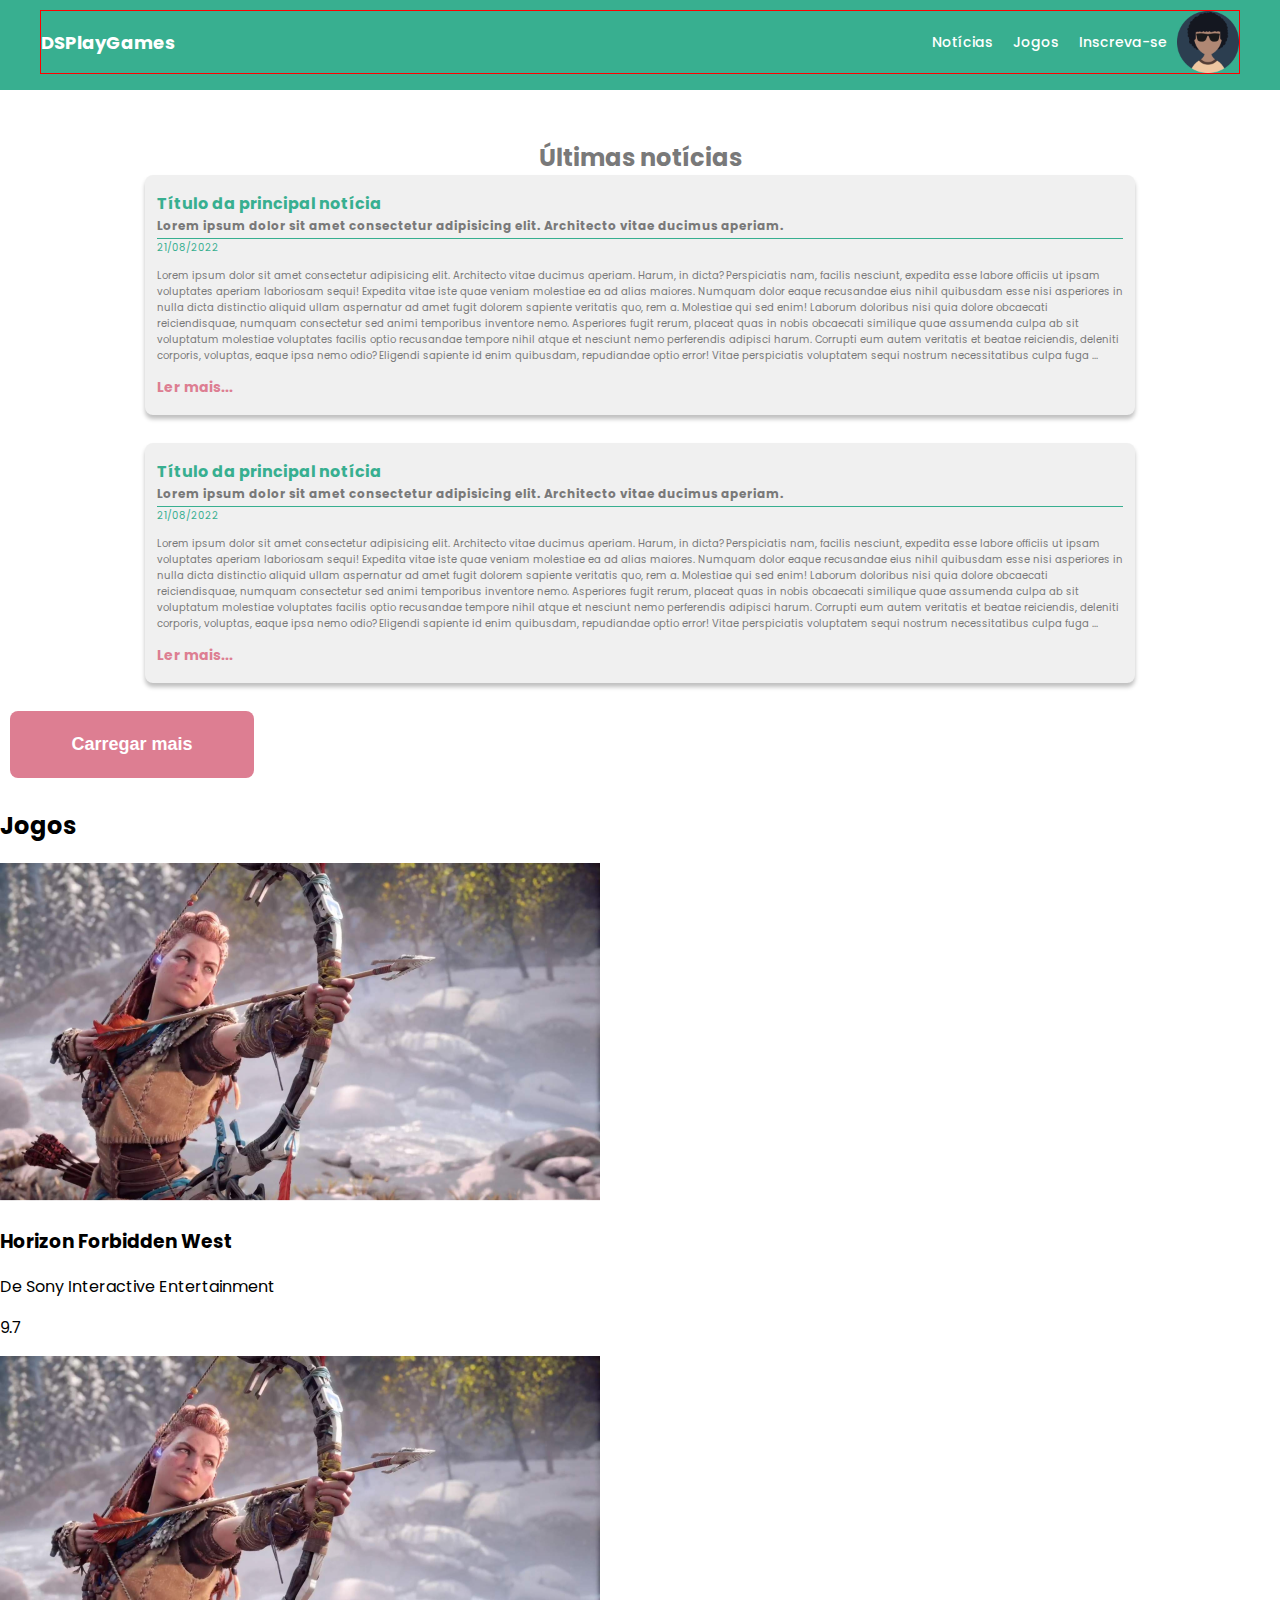
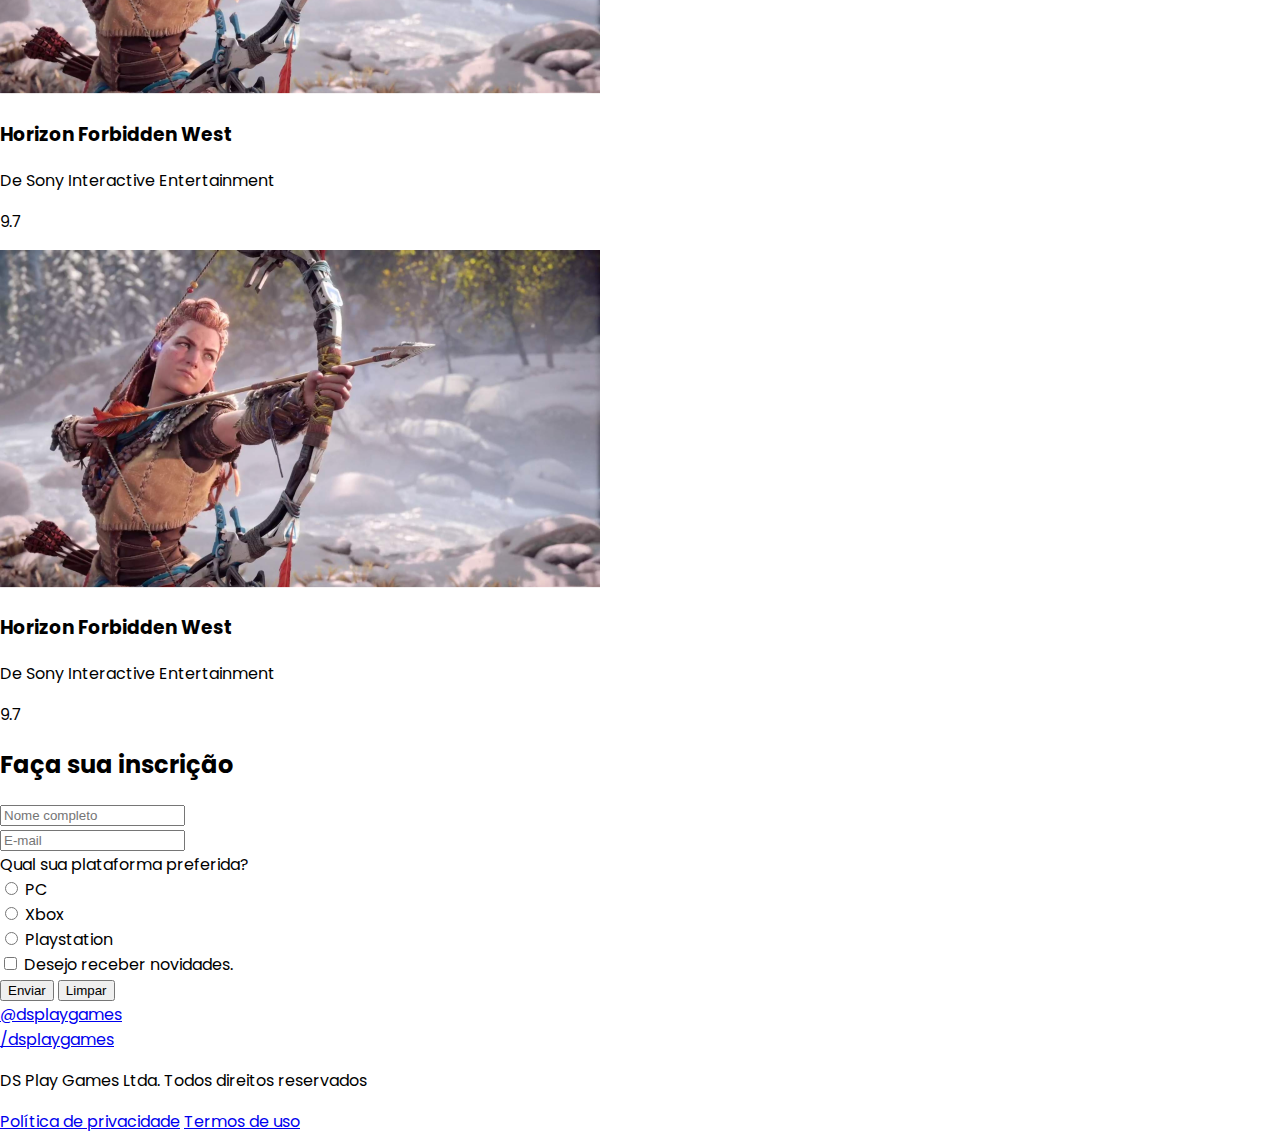
==== index.html @ 455bb22b "Cabeçalho e Noticias" ====
<!DOCTYPE html>
<html lang="pt-br">

<head>
    <meta charset="UTF-8">
    <meta http-equiv="X-UA-Compatible" content="IE=edge">
    <meta name="viewport" content="width=device-width, initial-scale=1.0">
    <title>DSPlayGames responsivo</title>

    <link rel="preconnect" href="https://fonts.googleapis.com">
    <link rel="preconnect" href="https://fonts.gstatic.com" crossorigin>
    <link href="https://fonts.googleapis.com/css2?family=Poppins:wght@400;500;700&display=swap" rel="stylesheet">

    <link rel="stylesheet" href="css/styles.css">
</head>

<body>
    <header class="nav-container">
        <nav class="nav-main">
            <a class="nav-brand" href="#">DSPlayGames</a>
            <div class="menu-items-main">
                <div class="menu-link-itens">
                    <ul class="menu-items">
                        <li><a href="#News">Notícias</a></li>
                        <li><a href="#Games">Jogos</a></li>
                        <li><a href="#subscribe">Inscreva-se</a></li>
                    </ul>
                </div>
                <a href="https://github.com/Narducci/dsplaygames-responsivo" class="nav-user"><img src="img/user.png"
                        alt="Usuário"></a>
            </div>
        </nav>
    </header>

    <main>
        <section id="news">
            <h1>Últimas notícias</h1>
            <div class="card-news">
                <h2>Título da principal notícia</h2>
                <h3>Lorem ipsum dolor sit amet consectetur adipisicing elit. Architecto vitae ducimus aperiam. </h3>
                <hr>
                <h4>21/08/2022</h4>
                <p>Lorem ipsum dolor sit amet consectetur adipisicing elit. Architecto vitae ducimus
                    aperiam. Harum, in
                    dicta? Perspiciatis nam, facilis nesciunt, expedita esse labore officiis ut ipsam
                    voluptates aperiam laboriosam sequi! Expedita vitae iste quae veniam molestiae ea ad
                    alias maiores.
                    Numquam dolor eaque recusandae eius nihil quibusdam esse nisi asperiores
                    in nulla dicta distinctio aliquid ullam aspernatur ad amet fugit dolorem sapiente
                    veritatis quo, rem a.
                    Molestiae qui sed enim! Laborum doloribus nisi quia dolore obcaecati reiciendisquae,
                    numquam consectetur
                    sed animi temporibus inventore nemo. Asperiores fugit rerum, placeat quas in nobis
                    obcaecati similique
                    quae assumenda culpa ab sit voluptatum
                    molestiae voluptates facilis optio recusandae tempore nihil atque et nesciunt nemo
                    perferendis adipisci
                    harum. Corrupti eum autem veritatis et beatae reiciendis, deleniti corporis,
                    voluptas, eaque ipsa nemo odio? Eligendi sapiente id enim quibusdam, repudiandae
                    optio error! Vitae
                    perspiciatis voluptatem sequi nostrum necessitatibus culpa fuga ...
                </p>
                <a href="#">Ler mais...</a>
            </div>
            <div class="card-news">
                <h2>Título da principal notícia</h2>
                <h3>Lorem ipsum dolor sit amet consectetur adipisicing elit. Architecto vitae ducimus aperiam. </h3>
                <hr>
                <h4>21/08/2022</h4>
                <p>Lorem ipsum dolor sit amet consectetur adipisicing elit. Architecto vitae ducimus
                    aperiam. Harum, in
                    dicta? Perspiciatis nam, facilis nesciunt, expedita esse labore officiis ut ipsam
                    voluptates aperiam laboriosam sequi! Expedita vitae iste quae veniam molestiae ea ad
                    alias maiores.
                    Numquam dolor eaque recusandae eius nihil quibusdam esse nisi asperiores
                    in nulla dicta distinctio aliquid ullam aspernatur ad amet fugit dolorem sapiente
                    veritatis quo, rem a.
                    Molestiae qui sed enim! Laborum doloribus nisi quia dolore obcaecati reiciendisquae,
                    numquam consectetur
                    sed animi temporibus inventore nemo. Asperiores fugit rerum, placeat quas in nobis
                    obcaecati similique
                    quae assumenda culpa ab sit voluptatum
                    molestiae voluptates facilis optio recusandae tempore nihil atque et nesciunt nemo
                    perferendis adipisci
                    harum. Corrupti eum autem veritatis et beatae reiciendis, deleniti corporis,
                    voluptas, eaque ipsa nemo odio? Eligendi sapiente id enim quibusdam, repudiandae
                    optio error! Vitae
                    perspiciatis voluptatem sequi nostrum necessitatibus culpa fuga ...
                </p>
                <a href="#">Ler mais...</a>
            </div>
            <div>
                <form action="">
                    <input class="news-button" type="submit" value="Carregar mais">
                </form>
            </div>

        </section>

        <h2>Jogos</h2>

        <div id="games">
            <img src="img/game.png" alt="Horizon Forbidden West">
            <span>
                <h3>Horizon Forbidden West</h3>
                <p><span>De</span> Sony Interactive Entertainment</p>
                <p>9.7</p>
            </span>
            <img src="img/game.png" alt="Horizon Forbidden West">
            <span>
                <h3>Horizon Forbidden West</h3>
                <p><span>De</span> Sony Interactive Entertainment</p>
                <p>9.7</p>
            </span>
            <img src="img/game.png" alt="Horizon Forbidden West">
            <span>
                <h3>Horizon Forbidden West</h3>
                <p><span>De</span> Sony Interactive Entertainment</p>
                <p>9.7</p>
            </span>

        </div>

        <section id="subscribe">
            <h2>Faça sua inscrição</h2>

            <form action="Obrigado.html">
                <div>
                    <input type="text" placeholder="Nome completo">
                </div>

                <div>
                    <input type="email" placeholder="E-mail">
                </div>

                <div id="ctrl-plataform">
                    <label for="ctrl-plataform">Qual sua plataforma preferida?</label>
                    <div>
                        <input type="radio" name="plataform-option" id="ctrl-plataform-1">
                        <label for="ctrl-plataform-1">PC</label>
                    </div>

                    <div>
                        <input type="radio" name="plataform-option" id="ctrl-plataform-2">
                        <label for="ctrl-plataform-2">Xbox</label>
                    </div>

                    <div>
                        <input type="radio" name="plataform-option" id="ctrl-plataform-2">
                        <label for="ctrl-plataform-3">Playstation</label>
                    </div>


                    <div id="ctrl-accept">
                        <input id="ctrl-accept" name="accepted" type="checkbox">
                        <label for="ctrl-accept">Desejo receber novidades.</label>
                    </div>

                </div>

                <input type="submit" value="Enviar">
                <input type="reset" value="Limpar">
            </form>

        </section>
    </main>
    <footer>
        <div>
            <span>
                <div>
                    <a href="#">@dsplaygames</a>
                </div>

                <div>
                    <a href="#">/dsplaygames</a>
                </div>
            </span>

            <span>
                <p>DS Play Games Ltda. Todos direitos reservados</p>
            </span>


            <div>
                <a href="#">Política de privacidade</a>
                <a href="#">Termos de uso</a>
            </div>
        </div>
    </footer>
</body>

</html>
---- css/styles.css ----
:root {
  --bg-header: #38af90;
  --bg-news: #fff;
  --bg-games: #f0f0f0;
  --bg-footer: #383838;
  --color-white: #fff;
  --color-dark-gray: #797979;
  --color-red: #DD7E92;
}

* {
  box-sizing: border-box;
}

html,
body {
  padding: 0;
  margin: 0;
  font-family: "Poppins", sans-serif;
}

/* H E A D E R */
.nav-container {
  background-color: var(--bg-header);
  height: 90px;
  width: 100%;
  padding: 10px; /*verificar valor deste padding*/
}

.nav-main {
  width: 100%;
  max-width: 1200px;
  margin: 0 auto;
  border: 1px solid red;
  display: flex;
  align-items: center;
  justify-content: space-between;
}

.nav-main a {
  color: #fff;
  text-decoration: none;
}

.nav-user {
  height: 62px;
}

.nav-user img {
  width: 62px;
  height: 62px;
}

.menu-items {
  display: flex;
  align-items: center;
  justify-content: space-between;
  list-style-type: none;
  margin: 0;
  padding: 0;
}

.menu-items li {
  margin: 10px;
  font-size: 14px;
  font-weight: 500;
}

.menu-items-main {
    display: flex;
    align-items: center;
}

.menu-link-itens {
  display: none;
}

.nav-brand {
  font-size: 18px;
  font-weight: 700;
}

@media(min-width: 480px) {

  .menu-link-itens {
    display:contents;
  }

}

/*   S E C T I O N    N E W S   */

#news {
  padding: 10px;
}

#news h1 {
  color: var(--color-dark-gray);
  font-size: 24px;
  font-weight: 700;
  text-align: center;
  margin: 40px 0 0 0;
}

.news-button {
  background-color: var(--color-red);
  color: var(--color-white);
  font-size: 18px;
  font-weight: 700;
  width: 244px;
  height: 67px;
  border-radius: 8px;
  border-style: none;
}

.news-button-aligment {
  display: flex;
}

.card-news {
  width: 100%;
  max-width: 990px;
  background-color: var(--bg-games);
  margin: 0 auto;
  padding: 16px 12px;
  border-radius: 8px;
  box-shadow: 0px 4px 4px rgba(0, 0, 0, 0.25);
  margin-bottom: 28px;
}

.card-news h2 {
  margin: 0;
  margin-bottom: 1px;
  font-size: 16px;
  font-weight: 700;
  color: var(--bg-header);
}

.card-news h3 {
  margin: 0;
  font-size: 12px;
  font-weight: 700;
  color: var(--color-dark-gray);
}

.card-news h4 {
  font-size: 10px;
  font-weight: 400;
  color: var(--bg-header);
  margin: 0 0 12px 0;
}

.card-news p {
  font-weight: 400;
  color:  var(--color-dark-gray);;
  font-size: 10px;
}

.card-news a {
  color: var(--color-red);
  font-size: 14px;
  font-weight: 700;
  text-decoration: none;
}

.card-news hr {
  border: 0;
  border-top: 1px solid var(--bg-header);
  margin-top: 3px;
  margin-bottom: 1px;
}
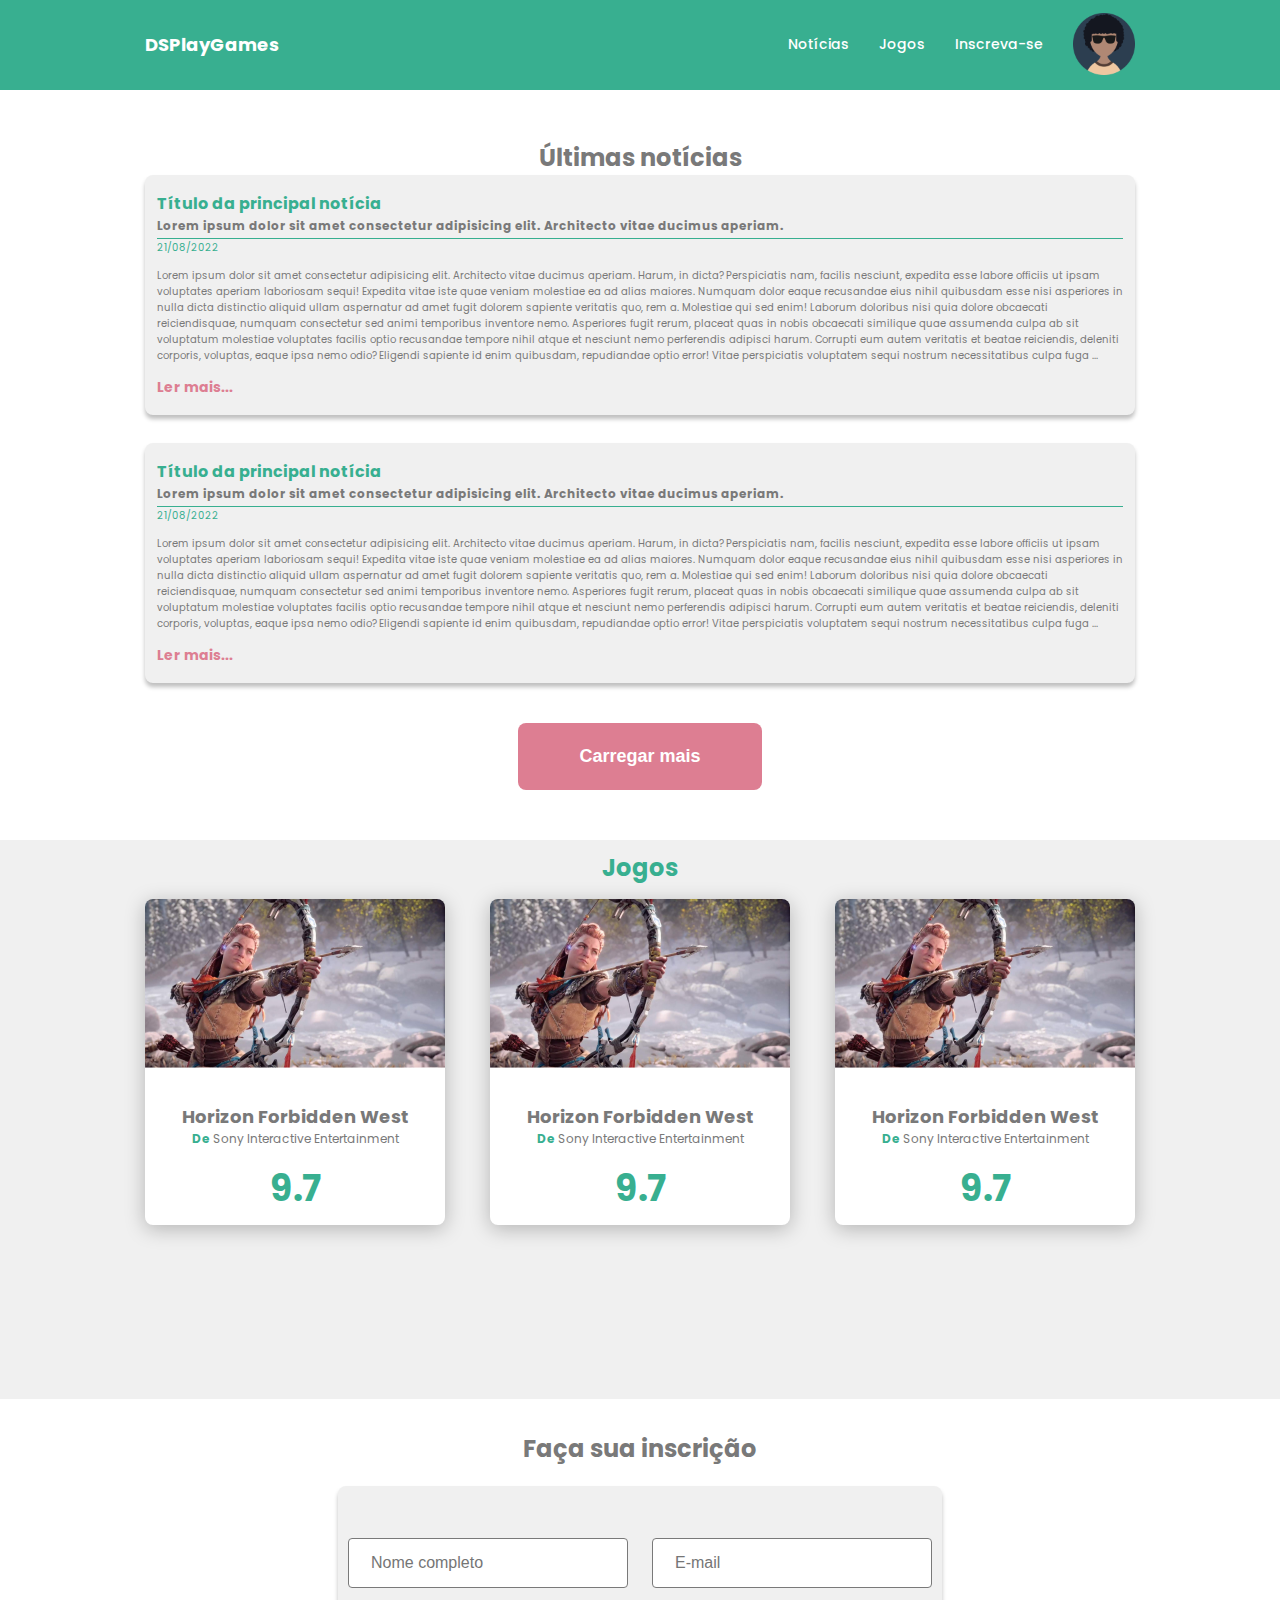
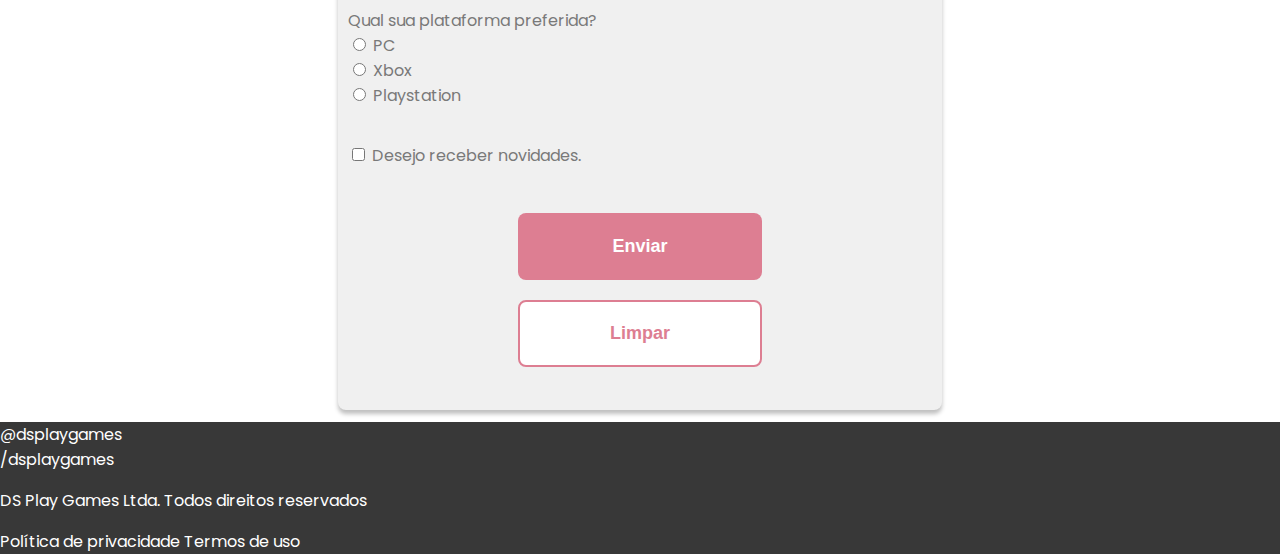
==== commit 20f658ea: "Ajustes da página" ====
--- a/index.html
+++ b/index.html
@@ -89,7 +89,7 @@
                 </p>
                 <a href="#">Ler mais...</a>
             </div>
-            <div>
+            <div class="news-button-aligment">
                 <form action="">
                     <input class="news-button" type="submit" value="Carregar mais">
                 </form>
@@ -97,71 +97,84 @@
 
         </section>
 
-        <h2>Jogos</h2>
-
-        <div id="games">
-            <img src="img/game.png" alt="Horizon Forbidden West">
-            <span>
-                <h3>Horizon Forbidden West</h3>
-                <p><span>De</span> Sony Interactive Entertainment</p>
-                <p>9.7</p>
-            </span>
-            <img src="img/game.png" alt="Horizon Forbidden West">
-            <span>
-                <h3>Horizon Forbidden West</h3>
-                <p><span>De</span> Sony Interactive Entertainment</p>
-                <p>9.7</p>
-            </span>
-            <img src="img/game.png" alt="Horizon Forbidden West">
-            <span>
-                <h3>Horizon Forbidden West</h3>
-                <p><span>De</span> Sony Interactive Entertainment</p>
-                <p>9.7</p>
-            </span>
-
-        </div>
+        <section id="games">
+            <h2>Jogos</h2>
+            <div class="card-container">
+                <div class="card-games">
+                    <img src="img/game.png" alt="Horizon Forbidden West">
+                    <div class="card-games-title">
+                        <h3>Horizon Forbidden West</h3>
+                        <p><span>De</span> Sony Interactive Entertainment</p>
+                        <div class="card-games-rate">
+                            <p>9.7</p>
+                        </div>
+                    </div>
+                </div>
+                <div class="card-games">
+                    <img src="img/game.png" alt="Horizon Forbidden West">
+                    <div class="card-games-title">
+                        <h3>Horizon Forbidden West</h3>
+                        <p><span>De</span> Sony Interactive Entertainment</p>
+                        <div class="card-games-rate">
+                            <p>9.7</p>
+                        </div>
+                    </div>
+                </div>
+                <div class="card-games">
+                    <img src="img/game.png" alt="Horizon Forbidden West">
+                    <div class="card-games-title">
+                        <h3>Horizon Forbidden West</h3>
+                        <p><span>De</span> Sony Interactive Entertainment</p>
+                        <div class="card-games-rate">
+                            <p>9.7</p>
+                        </div>
+                    </div>
+                </div>
+            </div>
+        </section>
 
         <section id="subscribe">
             <h2>Faça sua inscrição</h2>
 
-            <form action="Obrigado.html">
-                <div>
-                    <input type="text" placeholder="Nome completo">
-                </div>
-
-                <div>
-                    <input type="email" placeholder="E-mail">
-                </div>
-
-                <div id="ctrl-plataform">
-                    <label for="ctrl-plataform">Qual sua plataforma preferida?</label>
-                    <div>
-                        <input type="radio" name="plataform-option" id="ctrl-plataform-1">
-                        <label for="ctrl-plataform-1">PC</label>
-                    </div>
-
-                    <div>
-                        <input type="radio" name="plataform-option" id="ctrl-plataform-2">
-                        <label for="ctrl-plataform-2">Xbox</label>
-                    </div>
-
-                    <div>
-                        <input type="radio" name="plataform-option" id="ctrl-plataform-2">
-                        <label for="ctrl-plataform-3">Playstation</label>
-                    </div>
-
-
-                    <div id="ctrl-accept">
-                        <input id="ctrl-accept" name="accepted" type="checkbox">
-                        <label for="ctrl-accept">Desejo receber novidades.</label>
-                    </div>
-
-                </div>
-
-                <input type="submit" value="Enviar">
-                <input type="reset" value="Limpar">
-            </form>
-
+            <div class="form-control">
+                <form action="Obrigado.html">
+                    <div class="input-layout">
+                        <div class="form-input">
+                            <input type="text" placeholder="Nome completo">
+                            <input type="email" placeholder="E-mail">
+                        </div>
+                    </div>
+                    <div class="form-preferencias">
+                        <label class="form-opcoes" for="ctrl-plataform">Qual sua plataforma preferida?</label>
+                        <div>
+                            <input type="radio" name="plataform-option" id="ctrl-plataform-1">
+                            <label for="ctrl-plataform-1">PC</label>
+                        </div>
+
+                        <div>
+                            <input type="radio" name="plataform-option" id="ctrl-plataform-2">
+                            <label for="ctrl-plataform-2">Xbox</label>
+                        </div>
+
+                        <div>
+                            <input type="radio" name="plataform-option" id="ctrl-plataform-2">
+                            <label for="ctrl-plataform-3">Playstation</label>
+                        </div>
+
+
+                        <div class="Accept-news">
+                            <input id="ctrl-accept" name="accepted" type="checkbox">
+                            <label for="ctrl-accept">Desejo receber novidades.</label>
+                        </div>
+
+                    </div>
+
+                    <div class="game-buttons">
+                        <input class="button-submit" type="submit" value="Enviar">
+                        <input class="button-reset" type="reset" value="Limpar">
+                    </div>
+                </form>
+            </div>
         </section>
     </main>
     <footer>
--- a/css/styles.css
+++ b/css/styles.css
@@ -5,7 +5,8 @@
   --bg-footer: #383838;
   --color-white: #fff;
   --color-dark-gray: #797979;
-  --color-red: #DD7E92;
+  --color-red: #dd7e92;
+  --color-black: #383838;
 }
 
 * {
@@ -24,14 +25,13 @@
   background-color: var(--bg-header);
   height: 90px;
   width: 100%;
-  padding: 10px; /*verificar valor deste padding*/
+  padding: 13px; /*verificar valor deste padding*/
 }
 
 .nav-main {
   width: 100%;
-  max-width: 1200px;
+  max-width: 990px;
   margin: 0 auto;
-  border: 1px solid red;
   display: flex;
   align-items: center;
   justify-content: space-between;
@@ -54,21 +54,21 @@
 .menu-items {
   display: flex;
   align-items: center;
-  justify-content: space-between;
+  justify-content: space-around; /* space-between;*/
   list-style-type: none;
-  margin: 0;
+  margin: 0 15px;
   padding: 0;
 }
 
 .menu-items li {
-  margin: 10px;
+  margin: 15px;
   font-size: 14px;
   font-weight: 500;
 }
 
 .menu-items-main {
-    display: flex;
-    align-items: center;
+  display: flex;
+  align-items: center;
 }
 
 .menu-link-itens {
@@ -80,12 +80,10 @@
   font-weight: 700;
 }
 
-@media(min-width: 480px) {
-
+@media (min-width: 540px) {
   .menu-link-itens {
-    display:contents;
+    display: contents;
   }
-
 }
 
 /*   S E C T I O N    N E W S   */
@@ -111,10 +109,13 @@
   height: 67px;
   border-radius: 8px;
   border-style: none;
+  cursor: pointer;
 }
 
 .news-button-aligment {
   display: flex;
+  justify-content: center;
+  margin: 40px;
 }
 
 .card-news {
@@ -152,7 +153,7 @@
 
 .card-news p {
   font-weight: 400;
-  color:  var(--color-dark-gray);;
+  color: var(--color-dark-gray);
   font-size: 10px;
 }
 
@@ -169,3 +170,165 @@
   margin-top: 3px;
   margin-bottom: 1px;
 }
+
+/*   S E C T I O N    G A M E S   */
+
+#games {
+  padding: 10px;
+  background-color: var(--bg-games);
+  min-height: 559px ;
+}
+
+#games h2 {
+  color: var(--bg-header);
+  font-size: 24px;
+  font-weight: 700;
+  text-align: center;
+  margin: 30px 0 14px 0;
+  margin: 0 auto;
+}
+
+.card-container {
+  width: 100%;
+  max-width: 990px;
+  margin: 0 auto;
+  display: flex;
+  flex-wrap: wrap;
+  justify-content: space-between;
+}
+
+.card-games {
+  margin: 14px 0;
+  width: 300px;
+  height: 326px;
+  background-color: var(--color-white);
+  border-radius: 8px;
+  box-shadow: 0px 4px 20px rgba(0, 0, 0, 0.25);
+}
+
+.card-games img {
+  width: 300px;
+  height: 168.54px;
+  border-radius: 8px 8px 0 0;
+}
+
+.card-games-title {
+  display: flex;
+  flex-direction: column;
+  align-items: center;
+}
+
+.card-games-title h3 {
+  font-size: 18px;
+  color: var(--color-dark-gray);
+  margin: 28px 0 0 0;
+}
+
+.card-games-title p {
+  font-size: 12px;
+  color: var(--color-dark-gray);
+  margin: 0 0 13px 0;
+}
+
+.card-games-title span {
+  font-size: 12px;
+  font-weight: 700;
+  color: var(--bg-header);
+  margin: 0 0 13px 0;
+}
+.card-games-rate p {
+  font-size: 36px;
+  font-weight: 700;
+  color: var(--bg-header);
+}
+
+/*   S E C T I O N    S U B S C R I B E   */
+
+#subscribe {
+  padding: 12px;
+}
+
+#subscribe h2 {
+  font-size: 24px;
+  font-weight: 700;
+  color: var(--color-dark-gray);
+  text-align: center;
+}
+
+#subscribe form {
+  padding: 42px 0 10px 0;
+  max-width: 790px;
+  background-color: var(--bg-games);
+  border-radius: 8px;
+  box-shadow: 0px 4px 4px rgba(0, 0, 0, 0.25);
+}
+
+.form-control {
+  display: flex;
+  justify-content: center;
+}
+
+.input-layout {
+  display: block;
+}
+
+.form-preferencias {
+  padding: 10px;
+  font-size: 16px;
+  font-weight: 400;
+  color: var(--color-dark-gray);
+}
+
+.form-input input{
+  padding: 22px;
+  font-size: 16px;
+  width: 280px;
+  height: 50px;
+  margin: 10px;
+  border-radius: 4px;
+  border: 1px solid var(--color-dark-gray);
+}
+
+.Accept-news {
+  margin: 35px 0;
+}
+
+.game-buttons {
+  display: flex;
+  flex-direction: column;
+  align-items: center;
+}
+
+.button-submit {
+  background-color: var(--color-red);
+  color: var(--color-white);
+  font-size: 18px;
+  font-weight: 700;
+  width: 244px;
+  height: 67px;
+  border-radius: 8px;
+  border: none;
+  margin-bottom: 20px;
+}
+
+.button-reset {
+  background-color: var(--color-white);
+  font-size: 18px;
+  font-weight: 700;
+  color: var(--color-red);
+  width: 244px;
+  height: 67px;
+  border-radius: 8px;
+  border: 2px solid #DD7E92;
+  margin-bottom: 33px;
+}
+
+footer {
+  background-color: var(--color-black);
+}
+
+footer a, p {
+  color: var(--color-white);
+  text-decoration: none;
+
+}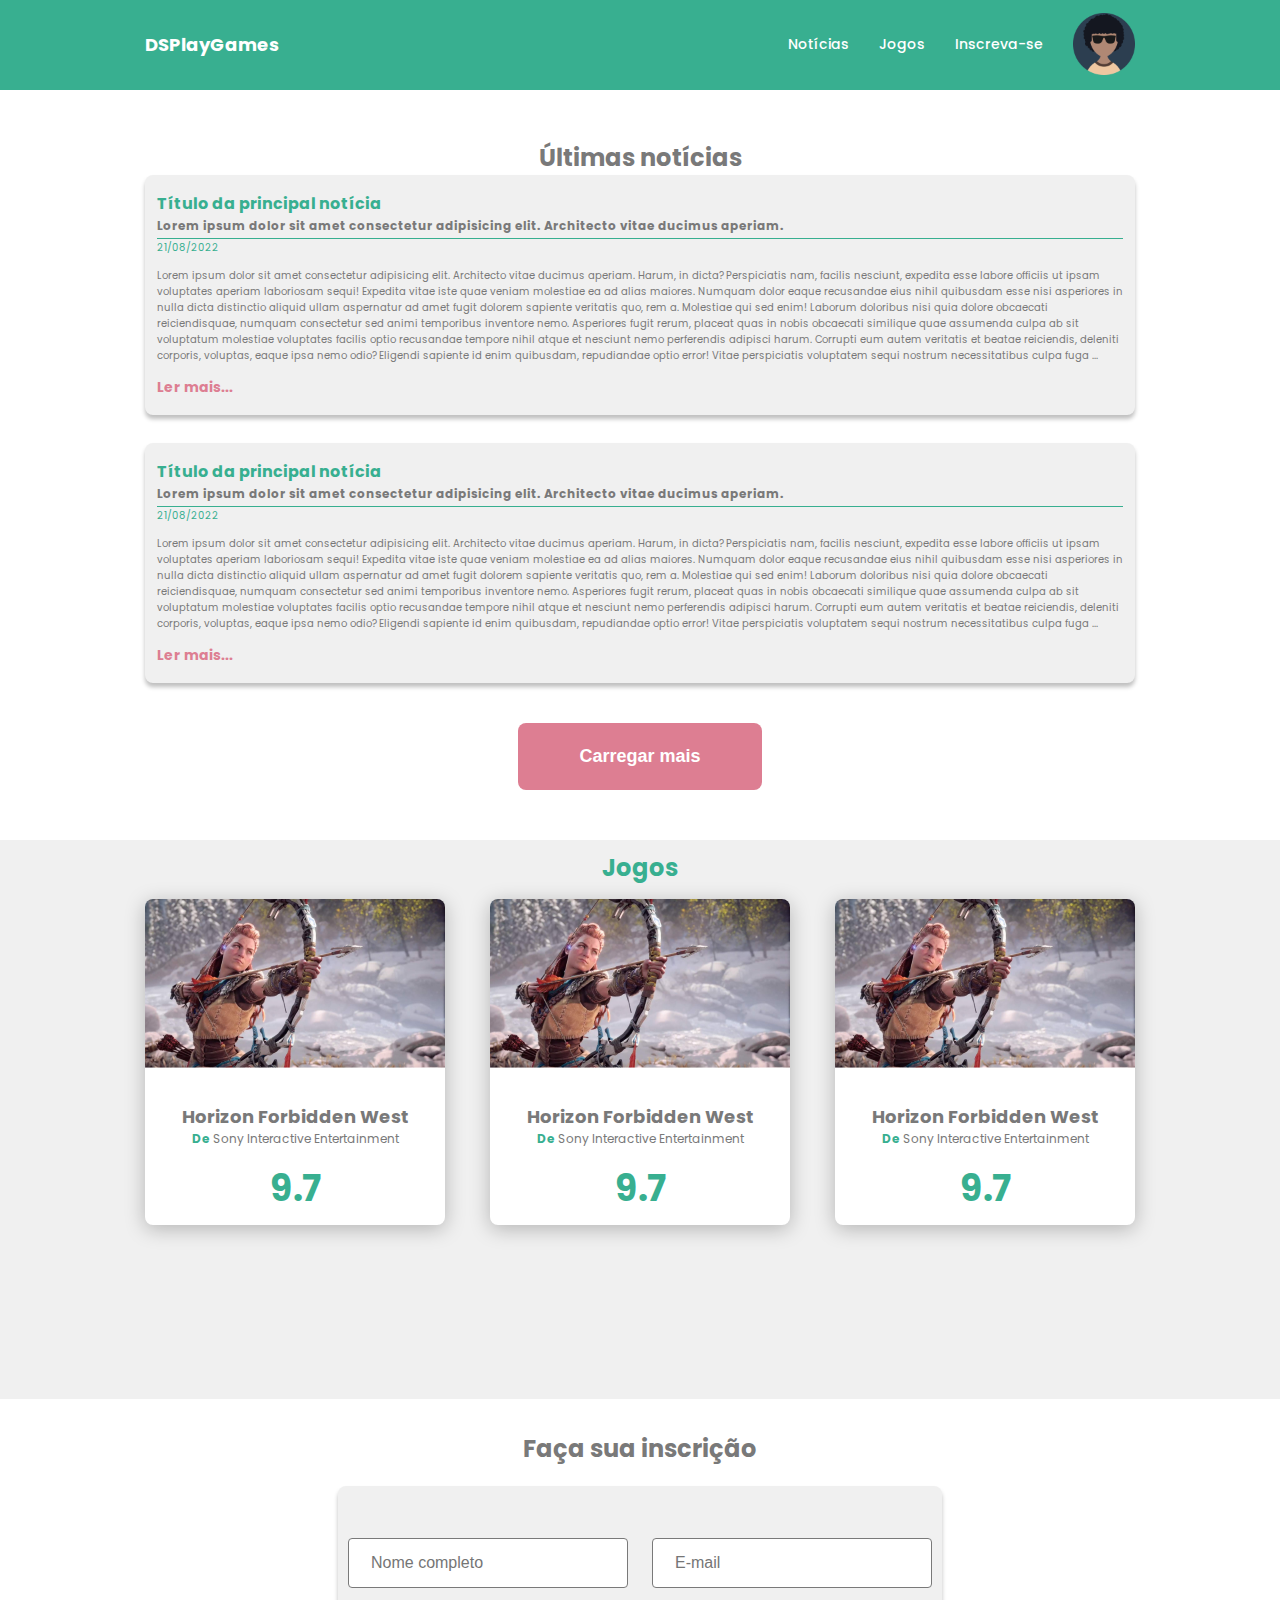
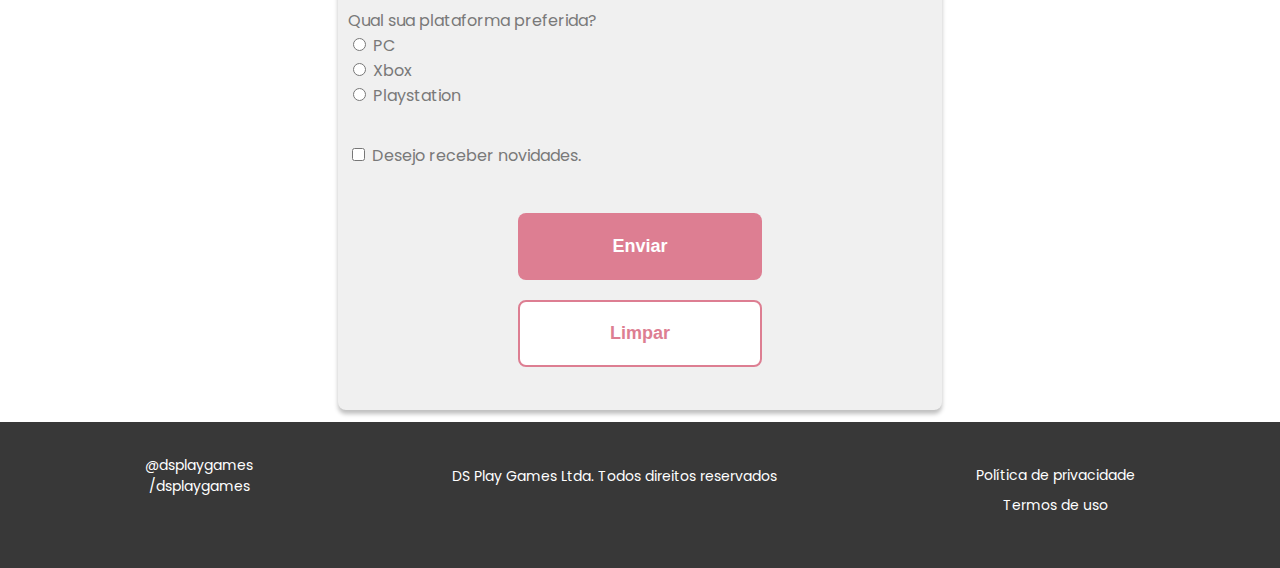
==== commit 6c3cad25: "Finalizado para estudo da responsividade" ====
--- a/index.html
+++ b/index.html
@@ -21,8 +21,8 @@
             <div class="menu-items-main">
                 <div class="menu-link-itens">
                     <ul class="menu-items">
-                        <li><a href="#News">Notícias</a></li>
-                        <li><a href="#Games">Jogos</a></li>
+                        <li><a href="#news">Notícias</a></li>
+                        <li><a href="#games">Jogos</a></li>
                         <li><a href="#subscribe">Inscreva-se</a></li>
                     </ul>
                 </div>
@@ -178,23 +178,17 @@
         </section>
     </main>
     <footer>
-        <div>
-            <span>
-                <div>
-                    <a href="#">@dsplaygames</a>
-                </div>
+        <div class="container footer-content">
+            <div class="footer-socials">
+                <a href="#">@dsplaygames</a>
+                <a href="#">/dsplaygames</a>
+            </div>
 
-                <div>
-                    <a href="#">/dsplaygames</a>
-                </div>
-            </span>
+            <div class="footer-rights">
+                <p>DS Play Games Ltda. Todos direitos reservados</p>
+            </div>
 
-            <span>
-                <p>DS Play Games Ltda. Todos direitos reservados</p>
-            </span>
-
-
-            <div>
+            <div class="footer-roles">
                 <a href="#">Política de privacidade</a>
                 <a href="#">Termos de uso</a>
             </div>
--- a/css/styles.css
+++ b/css/styles.css
@@ -80,12 +80,6 @@
   font-weight: 700;
 }
 
-@media (min-width: 540px) {
-  .menu-link-itens {
-    display: contents;
-  }
-}
-
 /*   S E C T I O N    N E W S   */
 
 #news {
@@ -323,12 +317,59 @@
   margin-bottom: 33px;
 }
 
+/*   S E C T I O N    F O O T E R   */
+
 footer {
+  font-size: 14px;
+  padding: 30px 20px;
   background-color: var(--color-black);
+  display: flex;
+  align-items: center;
+}
+
+.container {
+  width: 100%;
+  max-width: 990px;
+  margin: 0 auto;
+}
+
+.footer-content {
+  display: block;
+  text-align: center;
 }
 
 footer a, p {
+  text-decoration: none;
   color: var(--color-white);
-  text-decoration: none;
-
+}
+
+.footer-socials {
+  margin-bottom: 37px;
+}
+
+.footer-rights {
+  margin-bottom: 37px;
+}
+
+.footer-socials a {
+  display: block;
+  text-align: center;
+}
+
+.footer-roles a {
+ display: block;
+ text-align: center;
+ height: 29.84px;  
+}
+
+@media (min-width: 540px) {
+  .menu-link-itens {
+    display: contents;
+  }
+
+  .footer-content {
+    display: flex;
+    justify-content: space-between;
+    align-items: center;
+  }
 }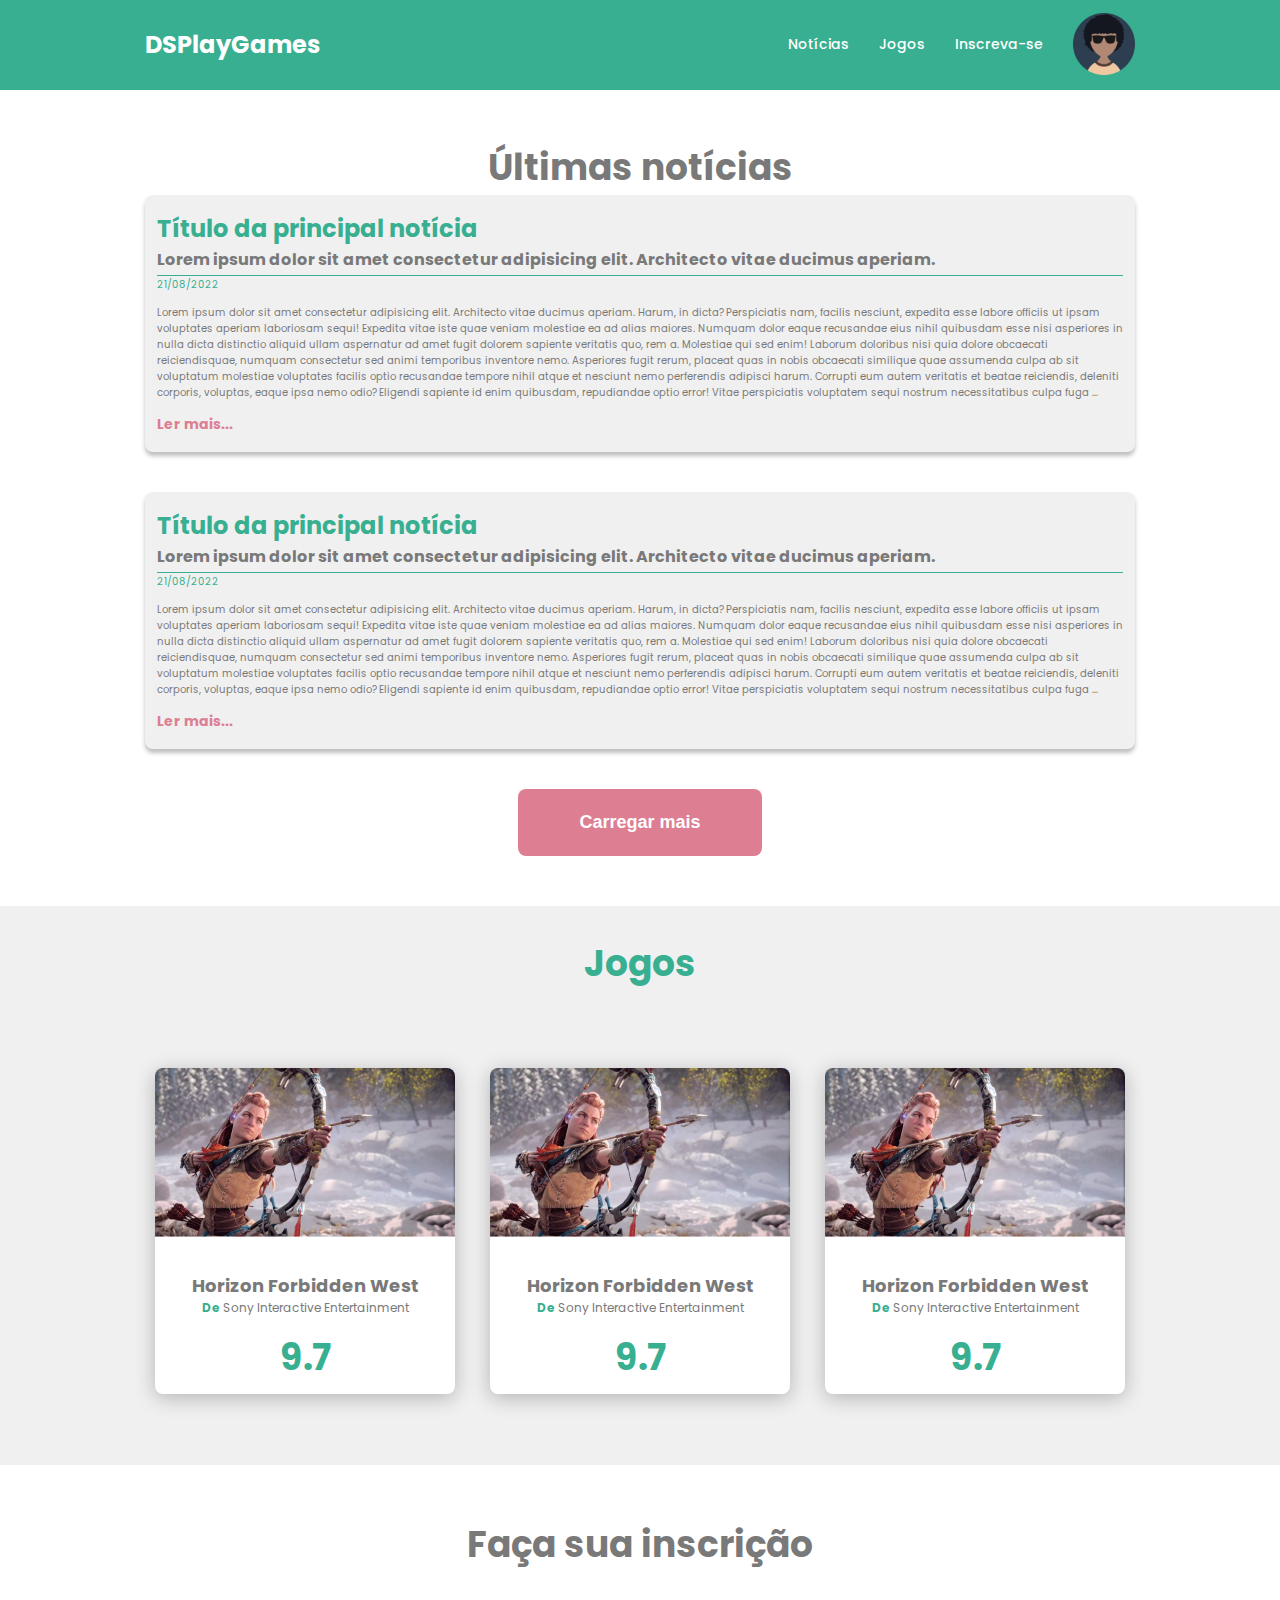
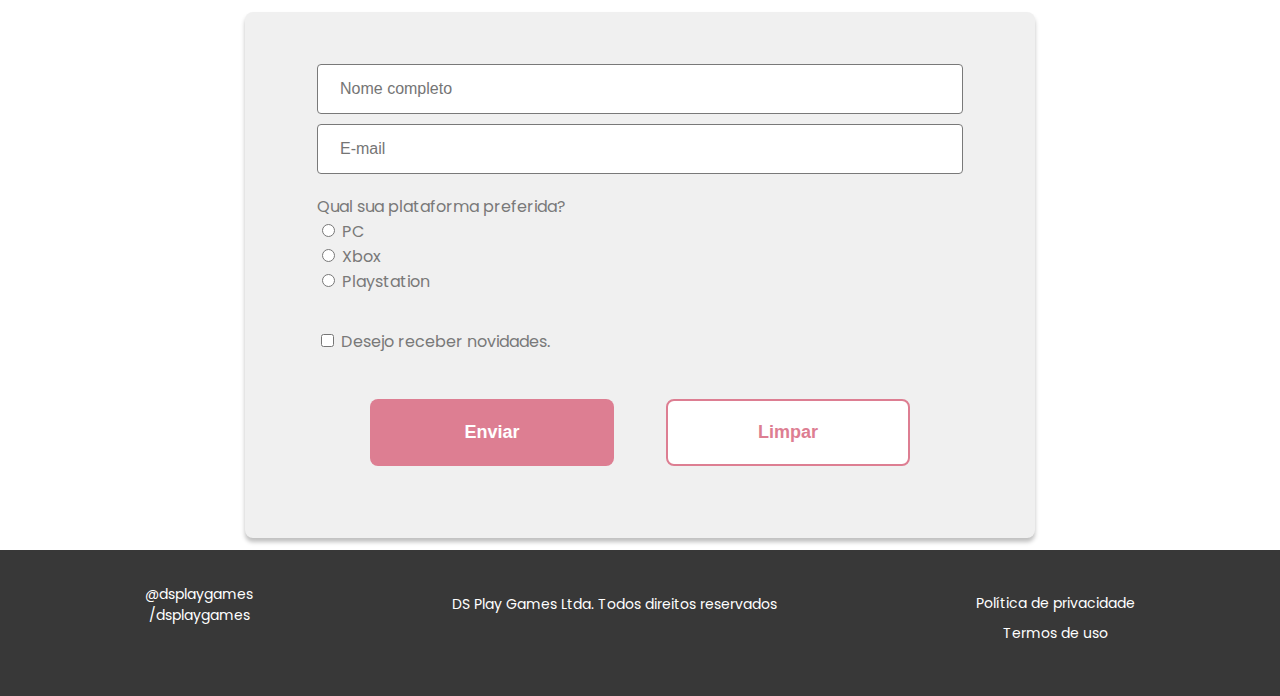
==== commit 390dafc5: "Página finalizada" ====
--- a/index.html
+++ b/index.html
@@ -138,29 +138,26 @@
 
             <div class="form-control">
                 <form action="Obrigado.html">
-                    <div class="input-layout">
-                        <div class="form-input">
-                            <input type="text" placeholder="Nome completo">
-                            <input type="email" placeholder="E-mail">
+                    <div class="form-input">
+                        <input type="text" placeholder="Nome completo">
+                        <input type="email" placeholder="E-mail">
+                    </div>
+                    <div class="form-preferences">
+                        <label class="form-opcoes" for="ctrl-plataform">Qual sua plataforma preferida?</label>
+                        <div class="option-group">
+                            <div>
+                                <input type="radio" name="plataform-option" id="ctrl-plataform-1">
+                                <label for="ctrl-plataform-1">PC</label>
+                            </div>
+                            <div>
+                                <input type="radio" name="plataform-option" id="ctrl-plataform-2">
+                                <label for="ctrl-plataform-2">Xbox</label>
+                            </div>
+                            <div>
+                                <input type="radio" name="plataform-option" id="ctrl-plataform-2">
+                                <label for="ctrl-plataform-3">Playstation</label>
+                            </div>
                         </div>
-                    </div>
-                    <div class="form-preferencias">
-                        <label class="form-opcoes" for="ctrl-plataform">Qual sua plataforma preferida?</label>
-                        <div>
-                            <input type="radio" name="plataform-option" id="ctrl-plataform-1">
-                            <label for="ctrl-plataform-1">PC</label>
-                        </div>
-
-                        <div>
-                            <input type="radio" name="plataform-option" id="ctrl-plataform-2">
-                            <label for="ctrl-plataform-2">Xbox</label>
-                        </div>
-
-                        <div>
-                            <input type="radio" name="plataform-option" id="ctrl-plataform-2">
-                            <label for="ctrl-plataform-3">Playstation</label>
-                        </div>
-
 
                         <div class="Accept-news">
                             <input id="ctrl-accept" name="accepted" type="checkbox">
--- a/css/styles.css
+++ b/css/styles.css
@@ -37,6 +37,10 @@
   justify-content: space-between;
 }
 
+.nav-brand {
+  font-size: 18px;
+}
+
 .nav-main a {
   color: #fff;
   text-decoration: none;
@@ -168,18 +172,19 @@
 /*   S E C T I O N    G A M E S   */
 
 #games {
-  padding: 10px;
+  padding: 40px 10px;
   background-color: var(--bg-games);
-  min-height: 559px ;
+  min-height: 559px;
 }
 
 #games h2 {
   color: var(--bg-header);
   font-size: 24px;
   font-weight: 700;
-  text-align: center;
-  margin: 30px 0 14px 0;
+  line-height: 36px;
+  text-align: center;
   margin: 0 auto;
+  margin-bottom: 28px;
 }
 
 .card-container {
@@ -189,10 +194,11 @@
   display: flex;
   flex-wrap: wrap;
   justify-content: space-between;
+  align-items: center;
 }
 
 .card-games {
-  margin: 14px 0;
+  margin: 14px 10px;
   width: 300px;
   height: 326px;
   background-color: var(--color-white);
@@ -247,9 +253,11 @@
   font-weight: 700;
   color: var(--color-dark-gray);
   text-align: center;
+  margin: 40px 0 16px 0;
 }
 
 #subscribe form {
+  width: 790px;
   padding: 42px 0 10px 0;
   max-width: 790px;
   background-color: var(--bg-games);
@@ -262,25 +270,35 @@
   justify-content: center;
 }
 
-.input-layout {
+.form-input {
+  padding: 0 10px;
+}
+
+.form-input input {
   display: block;
-}
-
-.form-preferencias {
-  padding: 10px;
+  padding: 22px;
+  font-size: 16px;
+  width: 100%;
+  height: 50px;
+  margin: 10px 0;
+  border-radius: 4px;
+  border: 1px solid var(--color-dark-gray);
+}
+
+.form-preferences {
+  margin-top: 20px;
+  padding: 0 10px;
   font-size: 16px;
   font-weight: 400;
   color: var(--color-dark-gray);
 }
 
-.form-input input{
-  padding: 22px;
-  font-size: 16px;
-  width: 280px;
-  height: 50px;
-  margin: 10px;
-  border-radius: 4px;
-  border: 1px solid var(--color-dark-gray);
+.option-group {
+  display: block;
+}
+
+.option-group input {
+
 }
 
 .Accept-news {
@@ -289,8 +307,10 @@
 
 .game-buttons {
   display: flex;
-  flex-direction: column;
-  align-items: center;
+  align-items: center;
+  justify-content: center;
+  flex-wrap: wrap;
+  margin-bottom: 33px;
 }
 
 .button-submit {
@@ -302,7 +322,7 @@
   height: 67px;
   border-radius: 8px;
   border: none;
-  margin-bottom: 20px;
+  margin: 10px;
 }
 
 .button-reset {
@@ -313,9 +333,12 @@
   width: 244px;
   height: 67px;
   border-radius: 8px;
-  border: 2px solid #DD7E92;
-  margin-bottom: 33px;
-}
+  border: 2px solid var(--color-red);
+  margin: 10px;
+}
+
+/*
+*/
 
 /*   S E C T I O N    F O O T E R   */
 
@@ -338,7 +361,8 @@
   text-align: center;
 }
 
-footer a, p {
+footer a,
+p {
   text-decoration: none;
   color: var(--color-white);
 }
@@ -357,14 +381,64 @@
 }
 
 .footer-roles a {
- display: block;
- text-align: center;
- height: 29.84px;  
-}
-
-@media (min-width: 540px) {
+  display: block;
+  text-align: center;
+  height: 29.84px;
+}
+
+@media (min-width: 768px) {
+  .nav-brand {
+    font-size: 24px;
+  }
+
   .menu-link-itens {
     display: contents;
+  }
+
+  .card-news {
+    margin-bottom: 40px;
+  }
+
+  #news h1 {
+    font-size: 36px;
+  }
+
+  .card-news h2 {
+    font-size: 24px;
+  }
+
+  .card-news h3 {
+    font-size: 16px;
+  }
+
+  #games h2 {
+    font-size: 36px;
+    margin-bottom: 72px;
+  }
+
+  #subscribe h2 {
+    font-size: 36px;
+    margin: 40px;
+  }
+
+  .form-input {
+    padding: 0 72px;
+  }
+
+  .form-preferences {
+    padding: 0 72px;
+  }
+
+  .button-submit {
+    margin-right: 26px;
+  }
+  
+  .button-reset {
+    margin-left: 26px ;
+  }
+
+  .game-buttons {
+    margin-bottom: 52px;
   }
 
   .footer-content {
@@ -372,4 +446,4 @@
     justify-content: space-between;
     align-items: center;
   }
-}+}
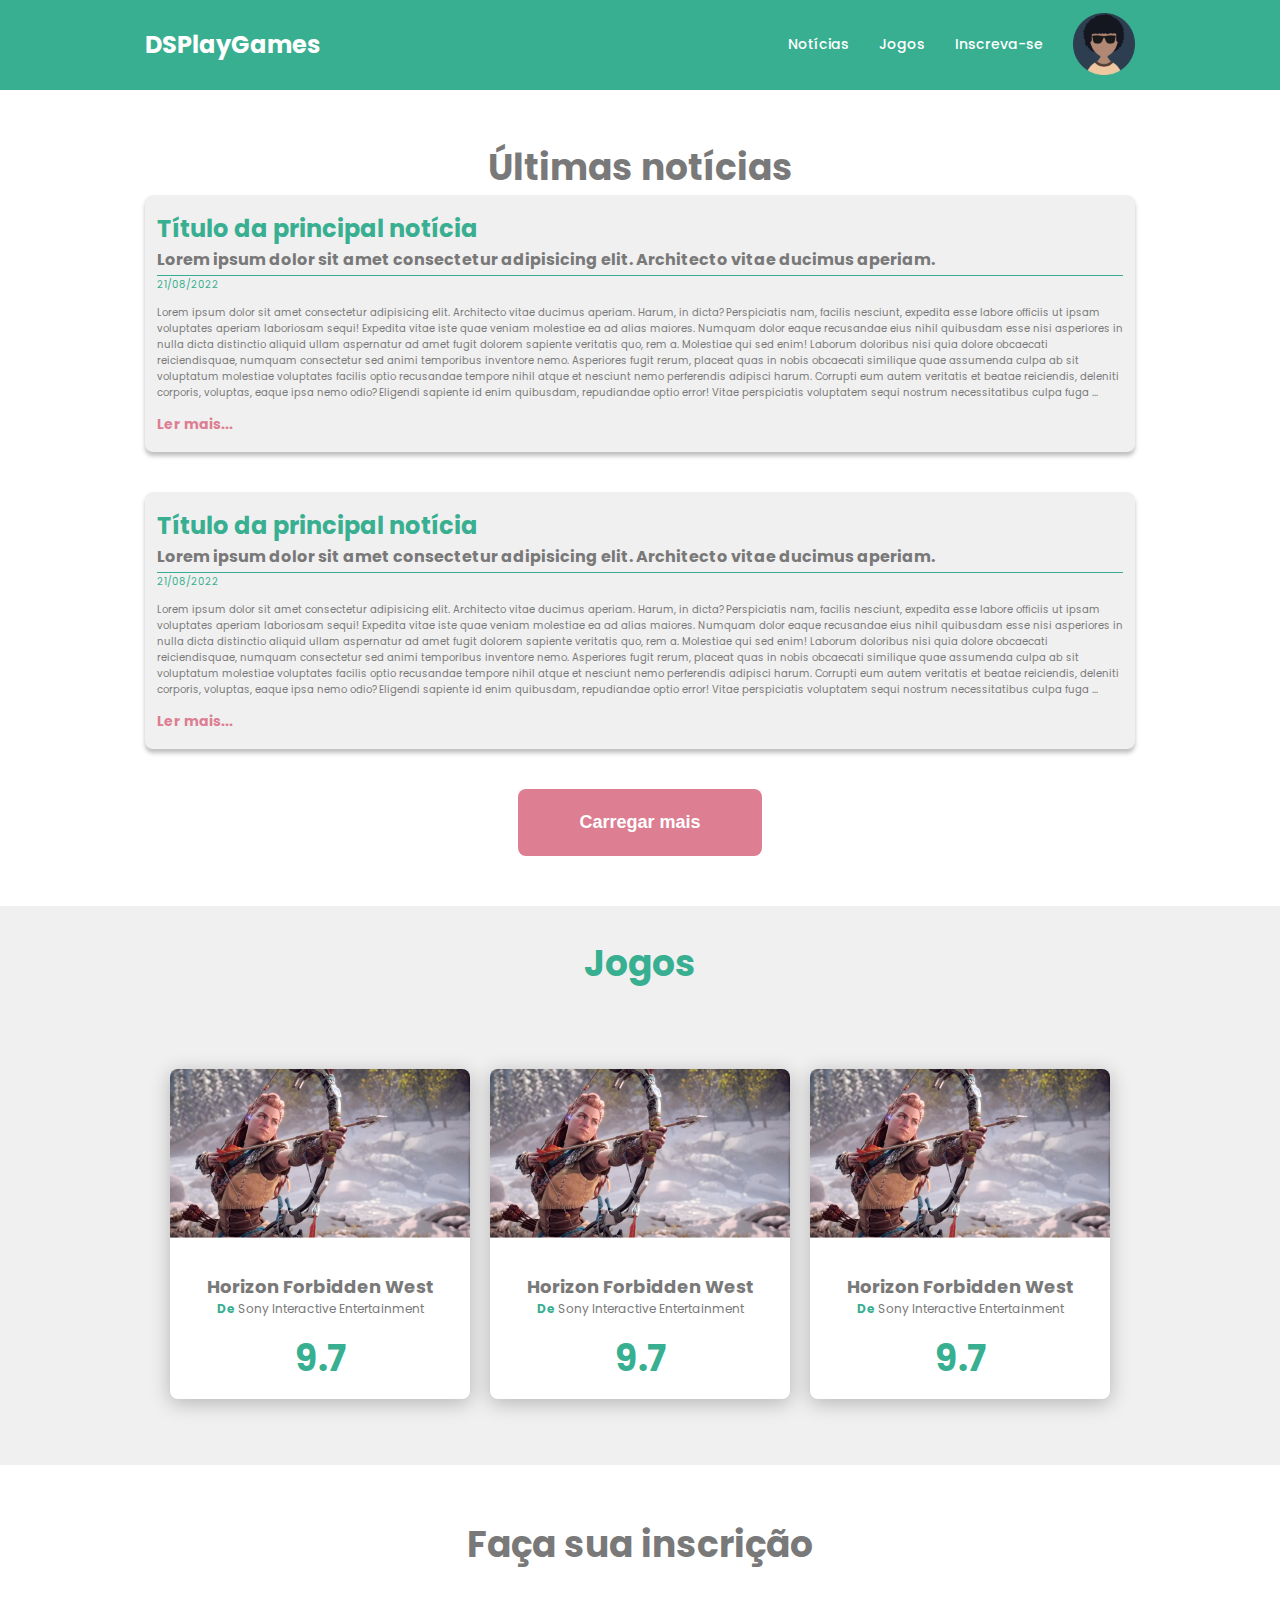
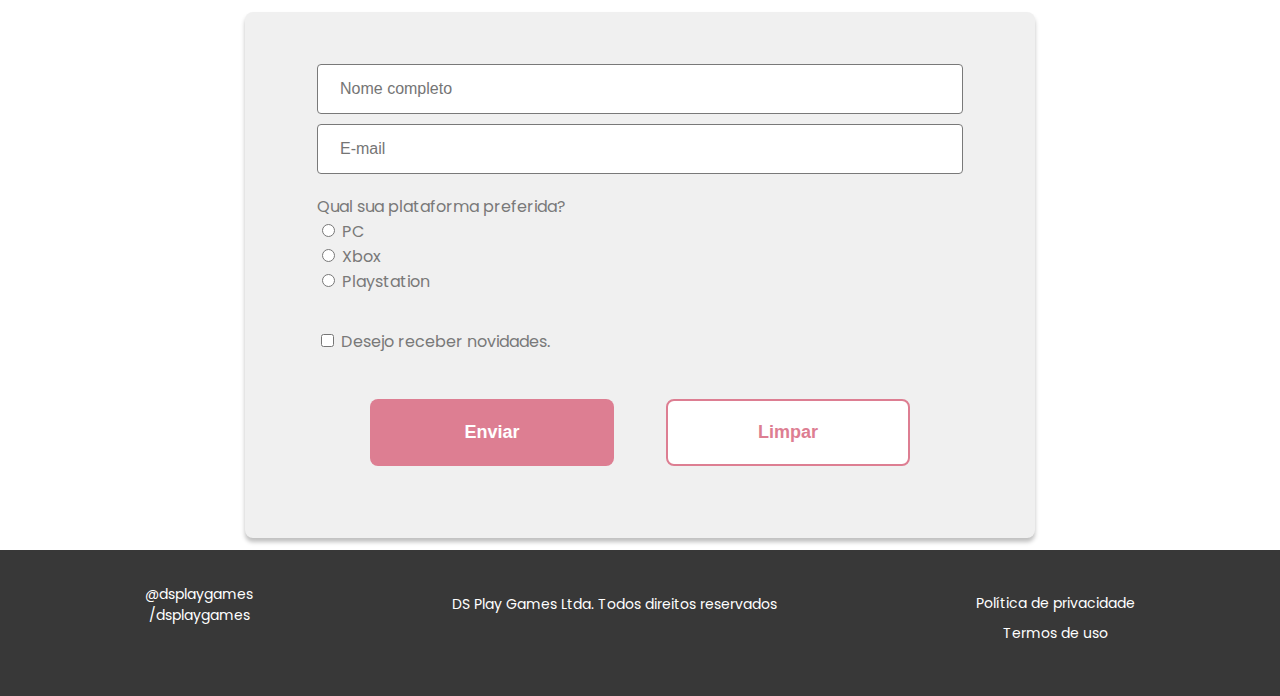
==== commit 392cb0f1: "Versão final" ====
--- a/index.html
+++ b/index.html
@@ -26,7 +26,7 @@
                         <li><a href="#subscribe">Inscreva-se</a></li>
                     </ul>
                 </div>
-                <a href="https://github.com/Narducci/dsplaygames-responsivo" class="nav-user"><img src="img/user.png"
+                <a href="https://github.com/Narducci/DSPlayGames-responsivo-3" class="nav-user"><img src="img/user.png"
                         alt="Usuário"></a>
             </div>
         </nav>
@@ -101,12 +101,14 @@
             <h2>Jogos</h2>
             <div class="card-container">
                 <div class="card-games">
-                    <img src="img/game.png" alt="Horizon Forbidden West">
-                    <div class="card-games-title">
-                        <h3>Horizon Forbidden West</h3>
-                        <p><span>De</span> Sony Interactive Entertainment</p>
-                        <div class="card-games-rate">
-                            <p>9.7</p>
+                    <div>
+                        <img src="img/game.png" alt="Horizon Forbidden West">
+                        <div class="card-games-title">
+                            <h3>Horizon Forbidden West</h3>
+                            <p><span>De</span> Sony Interactive Entertainment</p>
+                            <div class="card-games-rate">
+                                <p>9.7</p>
+                            </div>
                         </div>
                     </div>
                 </div>
--- a/css/styles.css
+++ b/css/styles.css
@@ -26,6 +26,7 @@
   height: 90px;
   width: 100%;
   padding: 13px; /*verificar valor deste padding*/
+  position: fixed;
 }
 
 .nav-main {
@@ -87,7 +88,7 @@
 /*   S E C T I O N    N E W S   */
 
 #news {
-  padding: 10px;
+  padding: 100px 10px 10px 10px;
 }
 
 #news h1 {
@@ -192,23 +193,27 @@
   max-width: 990px;
   margin: 0 auto;
   display: flex;
+  justify-content: center;
   flex-wrap: wrap;
-  justify-content: space-between;
-  align-items: center;
 }
 
 .card-games {
-  margin: 14px 10px;
-  width: 300px;
-  height: 326px;
+  margin: 15px 10px;
+  width: calc(100% - 28px);
+  max-width: 400px;
+  min-width: 300px;
+  /*width: 300px;
+  height: 326px;*/
   background-color: var(--color-white);
   border-radius: 8px;
   box-shadow: 0px 4px 20px rgba(0, 0, 0, 0.25);
+  cursor: pointer;
 }
 
 .card-games img {
-  width: 300px;
-  height: 168.54px;
+  width: 100%;
+  /*width: 300px;
+  height: 168.54px;*/
   border-radius: 8px 8px 0 0;
 }
 
@@ -297,10 +302,6 @@
   display: block;
 }
 
-.option-group input {
-
-}
-
 .Accept-news {
   margin: 35px 0;
 }
@@ -386,6 +387,13 @@
   height: 29.84px;
 }
 
+.subscription p {
+  color: var(--color-dark-gray);
+  font-size: 2rem;
+  margin: 30px;
+  text-align: center;
+}
+
 @media (min-width: 768px) {
   .nav-brand {
     font-size: 24px;
@@ -409,6 +417,10 @@
 
   .card-news h3 {
     font-size: 16px;
+  }
+
+  .card-games {
+    width: 300px;
   }
 
   #games h2 {
